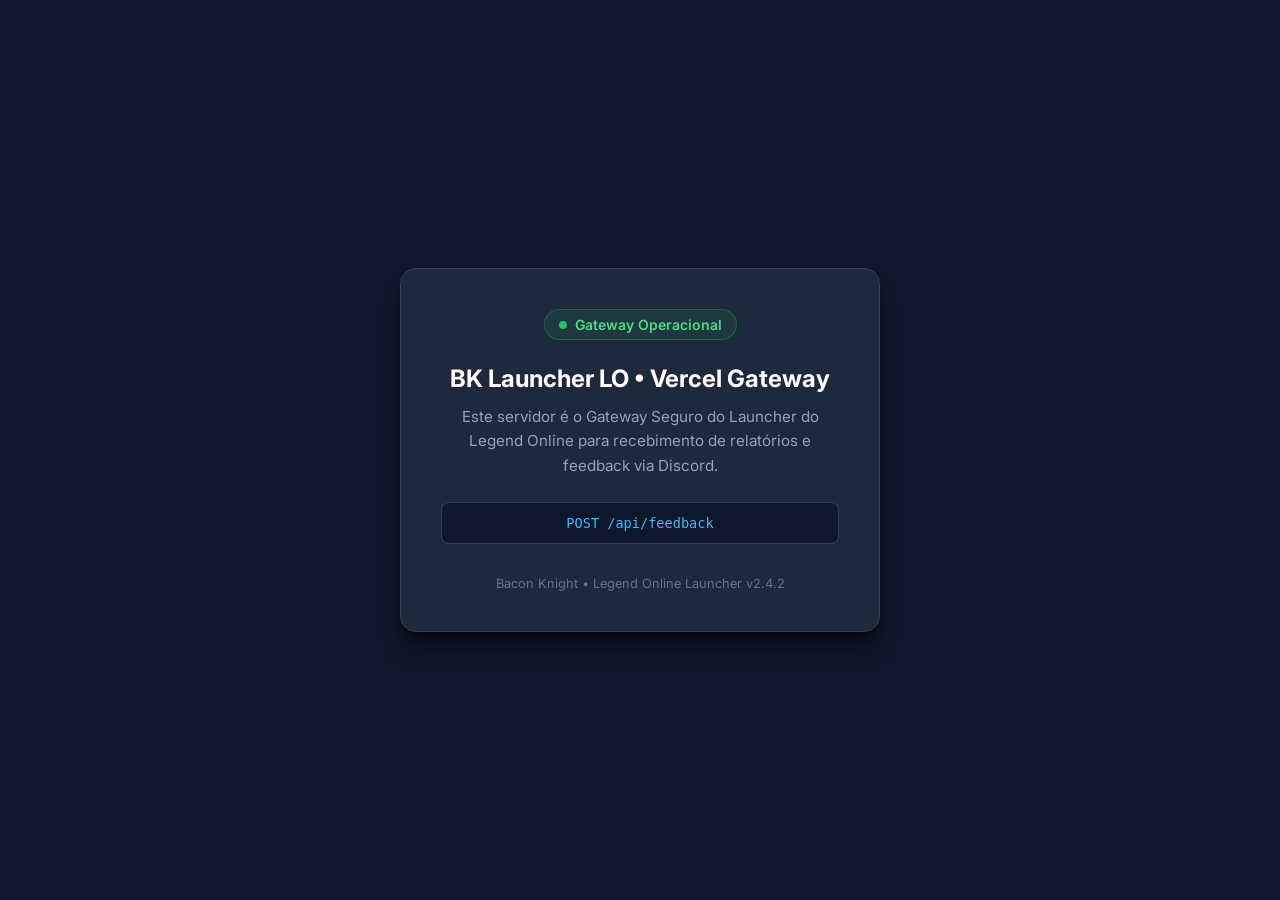
==== index.html @ 576f83fb "feat(gateway): add status page index.html and GET support for /api/feedback" ====
<!DOCTYPE html>
<html lang="pt-BR">
<head>
    <meta charset="UTF-8">
    <meta name="viewport" content="width=device-width, initial-scale=1.0">
    <title>BK Launcher Gateway • Status</title>
    <link rel="preconnect" href="https://fonts.googleapis.com">
    <link rel="preconnect" href="https://fonts.gstatic.com" crossorigin>
    <link href="https://fonts.googleapis.com/css2?family=Inter:wght@400;600;700&display=swap" rel="stylesheet">
    <style>
        * {
            margin: 0;
            padding: 0;
            box-sizing: border-box;
        }
        body {
            font-family: 'Inter', sans-serif;
            background: #0f172a;
            color: #f8fafc;
            display: flex;
            justify-content: center;
            align-items: center;
            min-height: 100vh;
            padding: 20px;
        }
        .container {
            background: #1e293b;
            border: 1px solid #334155;
            border-radius: 16px;
            padding: 40px;
            max-width: 480px;
            width: 100%;
            text-align: center;
            box-shadow: 0 20px 25px -5px rgba(0, 0, 0, 0.5), 0 8px 10px -6px rgba(0, 0, 0, 0.5);
        }
        .badge {
            display: inline-flex;
            align-items: center;
            gap: 8px;
            background: rgba(34, 197, 94, 0.1);
            color: #4ade80;
            border: 1px solid rgba(34, 197, 94, 0.3);
            padding: 6px 14px;
            border-radius: 9999px;
            font-size: 0.875rem;
            font-weight: 600;
            margin-bottom: 24px;
        }
        .pulse {
            width: 8px;
            height: 8px;
            background-color: #22c55e;
            border-radius: 50%;
            box-shadow: 0 0 0 0 rgba(34, 197, 94, 0.7);
            animation: pulse 2s infinite;
        }
        @keyframes pulse {
            0% {
                transform: scale(0.95);
                box-shadow: 0 0 0 0 rgba(34, 197, 94, 0.7);
            }
            70% {
                transform: scale(1);
                box-shadow: 0 0 0 8px rgba(34, 197, 94, 0);
            }
            100% {
                transform: scale(0.95);
                box-shadow: 0 0 0 0 rgba(34, 197, 94, 0);
            }
        }
        h1 {
            font-size: 1.5rem;
            font-weight: 700;
            margin-bottom: 12px;
            color: #ffffff;
        }
        p {
            color: #94a3b8;
            font-size: 0.95rem;
            line-height: 1.6;
            margin-bottom: 24px;
        }
        .code-box {
            background: #0f172a;
            border: 1px solid #334155;
            border-radius: 8px;
            padding: 12px;
            font-family: monospace;
            font-size: 0.85rem;
            color: #38bdf8;
            word-break: break-all;
        }
        .footer {
            margin-top: 32px;
            font-size: 0.8rem;
            color: #64748b;
        }
    </style>
</head>
<body>
    <div class="container">
        <div class="badge">
            <span class="pulse"></span> Gateway Operacional
        </div>
        <h1>BK Launcher LO • Vercel Gateway</h1>
        <p>Este servidor é o Gateway Seguro do Launcher do Legend Online para recebimento de relatórios e feedback via Discord.</p>
        
        <div class="code-box">
            POST /api/feedback
        </div>

        <div class="footer">
            Bacon Knight • Legend Online Launcher v2.4.2
        </div>
    </div>
</body>
</html>
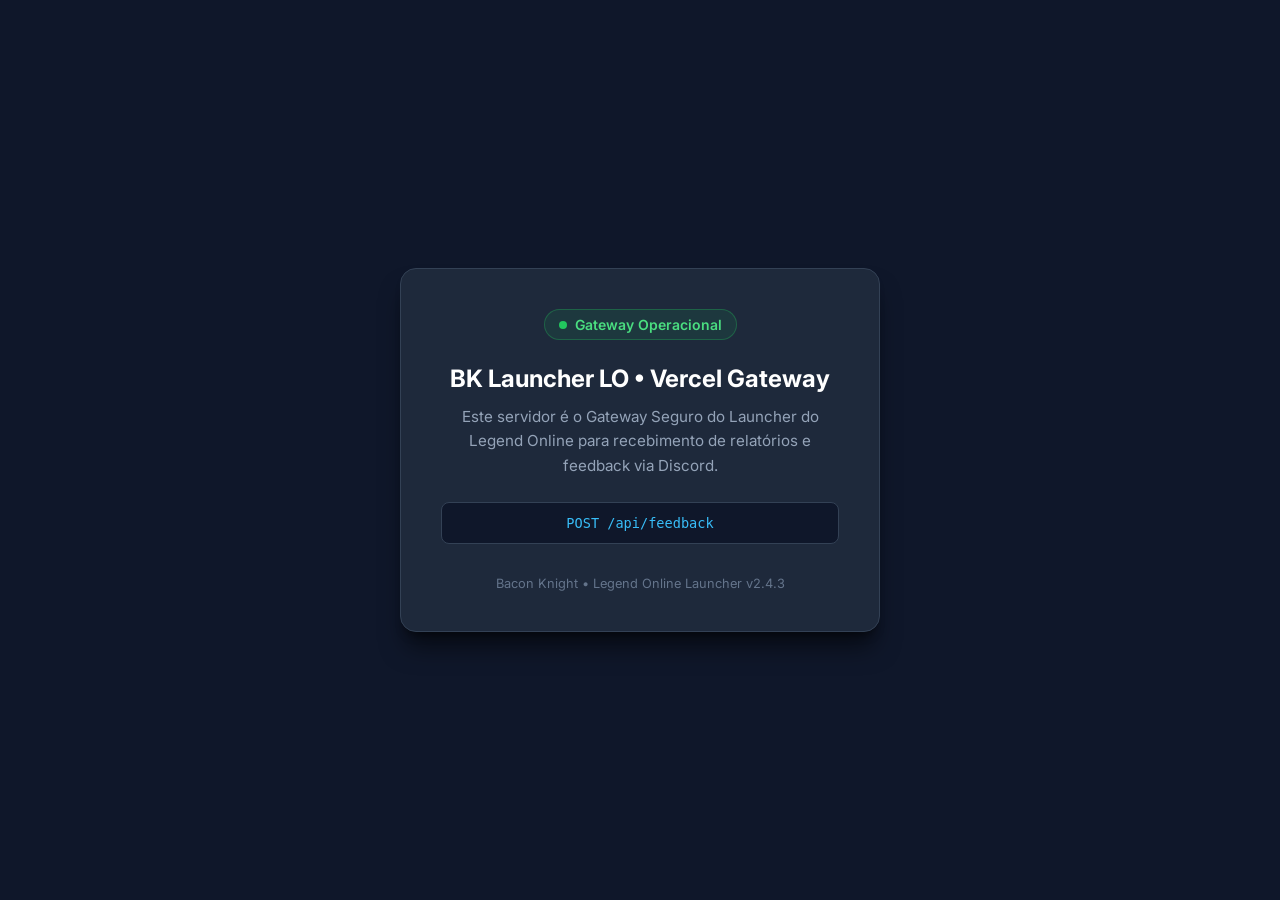
==== commit 60fd5862: "feat(release): v2.4.3 - popup update notes, boss mode tray fix, cython prep & version bump" ====
--- a/index.html
+++ b/index.html
@@ -110,7 +110,7 @@
         </div>
 
         <div class="footer">
-            Bacon Knight • Legend Online Launcher v2.4.2
+            Bacon Knight • Legend Online Launcher v2.4.3
         </div>
     </div>
 </body>
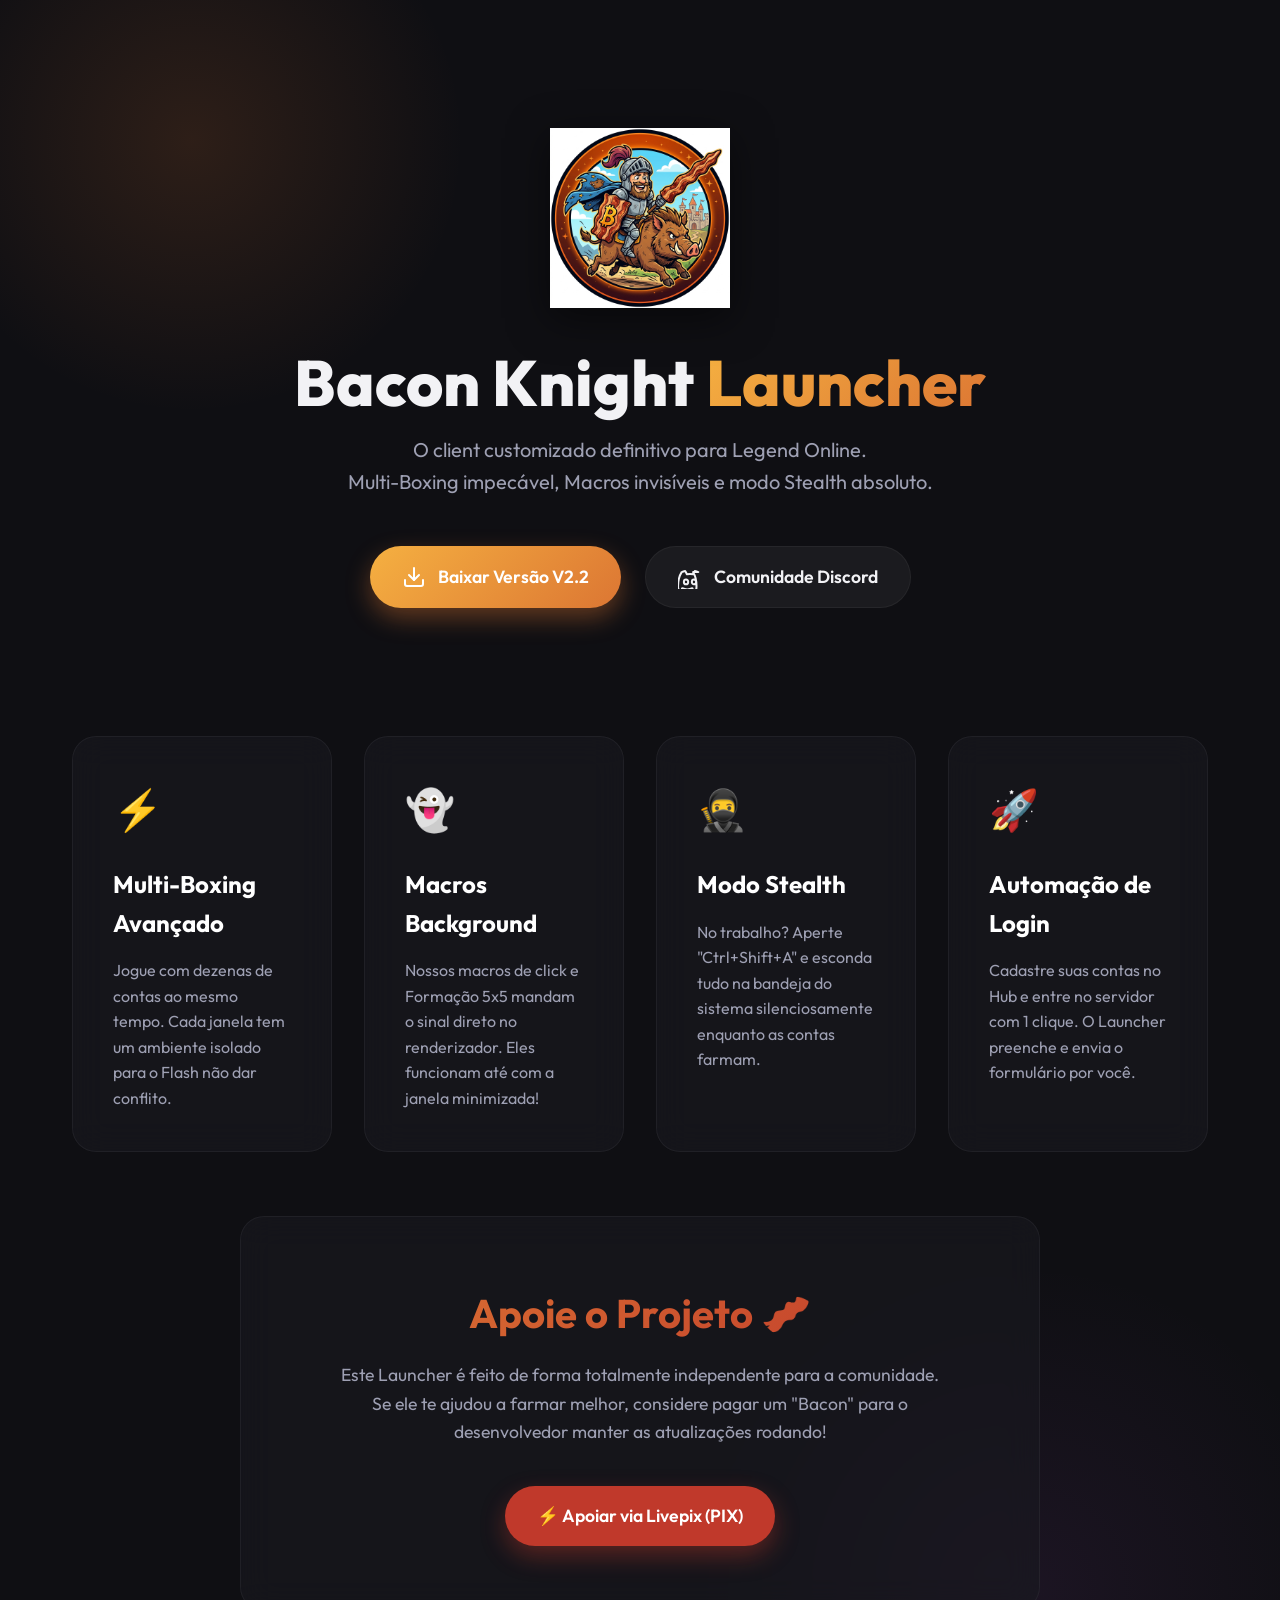
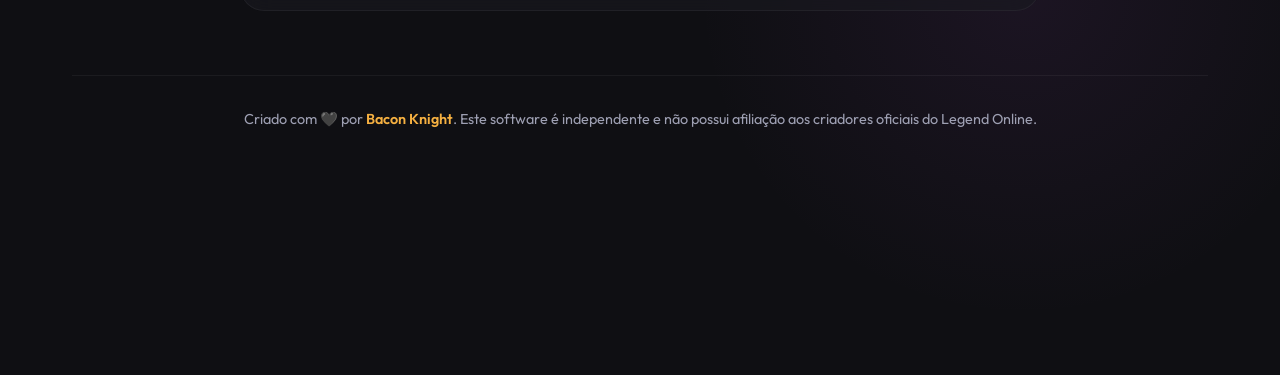
==== commit 81ac91de: "docs: atualizar landing page publica e documentacao do launcher" ====
--- a/index.html
+++ b/index.html
@@ -3,115 +3,100 @@
 <head>
     <meta charset="UTF-8">
     <meta name="viewport" content="width=device-width, initial-scale=1.0">
-    <title>BK Launcher Gateway • Status</title>
+    <title>Legend Online - Bacon Knight Launcher</title>
+    <meta name="description" content="O Launcher definitivo para Legend Online. Foco Extremo em Performance, Multi-Boxing e Macros Background invisíveis.">
+    
+    <!-- OpenGraph / Facebook / Discord -->
+    <meta property="og:type" content="website">
+    <meta property="og:title" content="Bacon Knight Launcher - Legend Online">
+    <meta property="og:description" content="Multi-Boxing impecável, Macros invisíveis e modo Stealth absoluto para Legend Online.">
+    <meta property="og:image" content="assets/logo.png">
+    <meta property="og:url" content="https://bacon-knight.github.io/Smart_Laucher_LegendOnline/">
+    
+    <!-- Twitter Cards -->
+    <meta name="twitter:card" content="summary_large_image">
+    <meta name="twitter:title" content="Bacon Knight Launcher - Legend Online">
+    <meta name="twitter:description" content="Multi-Boxing impecável, Macros invisíveis e modo Stealth absoluto para Legend Online.">
+    <meta name="twitter:image" content="assets/logo.png">
+
+    <!-- Google Fonts -->
     <link rel="preconnect" href="https://fonts.googleapis.com">
     <link rel="preconnect" href="https://fonts.gstatic.com" crossorigin>
-    <link href="https://fonts.googleapis.com/css2?family=Inter:wght@400;600;700&display=swap" rel="stylesheet">
-    <style>
-        * {
-            margin: 0;
-            padding: 0;
-            box-sizing: border-box;
-        }
-        body {
-            font-family: 'Inter', sans-serif;
-            background: #0f172a;
-            color: #f8fafc;
-            display: flex;
-            justify-content: center;
-            align-items: center;
-            min-height: 100vh;
-            padding: 20px;
-        }
-        .container {
-            background: #1e293b;
-            border: 1px solid #334155;
-            border-radius: 16px;
-            padding: 40px;
-            max-width: 480px;
-            width: 100%;
-            text-align: center;
-            box-shadow: 0 20px 25px -5px rgba(0, 0, 0, 0.5), 0 8px 10px -6px rgba(0, 0, 0, 0.5);
-        }
-        .badge {
-            display: inline-flex;
-            align-items: center;
-            gap: 8px;
-            background: rgba(34, 197, 94, 0.1);
-            color: #4ade80;
-            border: 1px solid rgba(34, 197, 94, 0.3);
-            padding: 6px 14px;
-            border-radius: 9999px;
-            font-size: 0.875rem;
-            font-weight: 600;
-            margin-bottom: 24px;
-        }
-        .pulse {
-            width: 8px;
-            height: 8px;
-            background-color: #22c55e;
-            border-radius: 50%;
-            box-shadow: 0 0 0 0 rgba(34, 197, 94, 0.7);
-            animation: pulse 2s infinite;
-        }
-        @keyframes pulse {
-            0% {
-                transform: scale(0.95);
-                box-shadow: 0 0 0 0 rgba(34, 197, 94, 0.7);
-            }
-            70% {
-                transform: scale(1);
-                box-shadow: 0 0 0 8px rgba(34, 197, 94, 0);
-            }
-            100% {
-                transform: scale(0.95);
-                box-shadow: 0 0 0 0 rgba(34, 197, 94, 0);
-            }
-        }
-        h1 {
-            font-size: 1.5rem;
-            font-weight: 700;
-            margin-bottom: 12px;
-            color: #ffffff;
-        }
-        p {
-            color: #94a3b8;
-            font-size: 0.95rem;
-            line-height: 1.6;
-            margin-bottom: 24px;
-        }
-        .code-box {
-            background: #0f172a;
-            border: 1px solid #334155;
-            border-radius: 8px;
-            padding: 12px;
-            font-family: monospace;
-            font-size: 0.85rem;
-            color: #38bdf8;
-            word-break: break-all;
-        }
-        .footer {
-            margin-top: 32px;
-            font-size: 0.8rem;
-            color: #64748b;
-        }
-    </style>
+    <link href="https://fonts.googleapis.com/css2?family=Outfit:wght@300;400;600;800&display=swap" rel="stylesheet">
+    
+    <!-- CSS -->
+    <link rel="stylesheet" href="style.css">
 </head>
 <body>
-    <div class="container">
-        <div class="badge">
-            <span class="pulse"></span> Gateway Operacional
-        </div>
-        <h1>BK Launcher LO • Vercel Gateway</h1>
-        <p>Este servidor é o Gateway Seguro do Launcher do Legend Online para recebimento de relatórios e feedback via Discord.</p>
-        
-        <div class="code-box">
-            POST /api/feedback
-        </div>
+    <div class="background-glow" aria-hidden="true"></div>
+    <div class="background-glow-secondary" aria-hidden="true"></div>
 
-        <div class="footer">
-            Bacon Knight • Legend Online Launcher v2.4.3
-        </div>
-    </div>
+    <main class="container">
+        <!-- Hero Section -->
+        <header class="hero">
+            <div class="logo-container">
+                <img src="assets/logo.png" alt="Bacon Knight Javali Logo" class="logo" width="180" height="180">
+            </div>
+            <h1 class="title">Bacon Knight <span class="highlight">Launcher</span></h1>
+            <p class="subtitle">O client customizado definitivo para Legend Online.<br>Multi-Boxing impecável, Macros invisíveis e modo Stealth absoluto.</p>
+            
+            <div class="cta-group" role="group" aria-label="Links de Download e Comunidade">
+                <a href="https://github.com/Bacon-Knight/Smart_Laucher_LegendOnline/releases/latest" class="btn btn-primary" target="_blank" rel="noopener noreferrer" aria-label="Baixar Versão V2.2 no GitHub">
+
+                    <svg width="24" height="24" viewBox="0 0 24 24" fill="none" stroke="currentColor" stroke-width="2" stroke-linecap="round" stroke-linejoin="round" aria-hidden="true"><path d="M21 15v4a2 2 0 0 1-2 2H5a2 2 0 0 1-2-2v-4"></path><polyline points="7 10 12 15 17 10"></polyline><line x1="12" y1="15" x2="12" y2="3"></line></svg>
+                    Baixar Versão V2.2
+
+                </a>
+                <a href="https://discord.gg/d54VvTkdU5" class="btn btn-secondary" target="_blank" rel="noopener noreferrer" aria-label="Juntar-se à comunidade Discord">
+                    <svg width="24" height="24" viewBox="0 0 24 24" fill="none" stroke="currentColor" stroke-width="2" stroke-linecap="round" stroke-linejoin="round" aria-hidden="true"><path d="M20.31 7.12a14.2 14.2 0 0 0-3.52-1.1.03.03 0 0 0-.04.01 9.92 9.92 0 0 0-1.57 3.23 15.5 15.5 0 0 0-6.36 0 9.77 9.77 0 0 0-1.58-3.23.03.03 0 0 0-.04-.01 14.2 14.2 0 0 0-3.52 1.1.02.02 0 0 0-.01.03C.11 12.87-.27 18.42.18 23.94a.03.03 0 0 0 .02.02 14.36 14.36 0 0 0 4.33 2.18.03.03 0 0 0 .04-.01 10.3 10.3 0 0 0 1.05-1.72.03.03 0 0 0-.01-.04 10.3 10.3 0 0 1-1.64-.78.04.04 0 0 1 0-.06c.11-.08.21-.17.31-.26a.03.03 0 0 1 .03 0c3.23 1.48 6.74 1.48 9.94 0a.03.03 0 0 1 .03 0c.1.09.2.18.3.26a.04.04 0 0 1 0 .06 10.3 10.3 0 0 1-1.64.78.03.03 0 0 0-.02.04 10.23 10.23 0 0 0 1.05 1.72.03.03 0 0 0 .04.01 14.37 14.37 0 0 0 4.34-2.18.03.03 0 0 0 .02-.02c.5-6.27-.2-11.83-3.25-16.79a.02.02 0 0 0-.01-.03zM8.02 19.34c-1.18 0-2.15-1.08-2.15-2.41 0-1.34.95-2.42 2.15-2.42 1.22 0 2.18 1.1 2.15 2.42 0 1.33-.95 2.41-2.15 2.41zm7.96 0c-1.18 0-2.15-1.08-2.15-2.41 0-1.34.95-2.42 2.15-2.42 1.22 0 2.18 1.1 2.15 2.42 0 1.33-.96 2.41-2.15 2.41z"/></svg>
+                    Comunidade Discord
+                </a>
+            </div>
+        </header>
+
+        <!-- Features Section -->
+        <section class="features" aria-label="Recursos Principais">
+            <div class="glass-card">
+                <div class="card-icon" aria-hidden="true">⚡</div>
+                <h3>Multi-Boxing Avançado</h3>
+                <p>Jogue com dezenas de contas ao mesmo tempo. Cada janela tem um ambiente isolado para o Flash não dar conflito.</p>
+            </div>
+            
+            <div class="glass-card">
+                <div class="card-icon" aria-hidden="true">👻</div>
+                <h3>Macros Background</h3>
+                <p>Nossos macros de click e Formação 5x5 mandam o sinal direto no renderizador. Eles funcionam até com a janela minimizada!</p>
+            </div>
+
+            <div class="glass-card">
+                <div class="card-icon" aria-hidden="true">🥷</div>
+                <h3>Modo Stealth</h3>
+                <p>No trabalho? Aperte "Ctrl+Shift+A" e esconda tudo na bandeja do sistema silenciosamente enquanto as contas farmam.</p>
+            </div>
+            
+            <div class="glass-card">
+                <div class="card-icon" aria-hidden="true">🚀</div>
+                <h3>Automação de Login</h3>
+                <p>Cadastre suas contas no Hub e entre no servidor com 1 clique. O Launcher preenche e envia o formulário por você.</p>
+            </div>
+        </section>
+
+        <!-- Support Section -->
+        <section class="support" aria-label="Apoio ao Projeto">
+            <div class="support-card glass-card">
+                <h2>Apoie o Projeto 🥓</h2>
+                <p>Este Launcher é feito de forma totalmente independente para a comunidade. Se ele te ajudou a farmar melhor, considere pagar um "Bacon" para o desenvolvedor manter as atualizações rodando!</p>
+                <a href="https://livepix.gg/baconknigth" class="btn btn-donate" target="_blank" rel="noopener noreferrer" aria-label="Apoiar o projeto via Livepix (PIX)">
+                    ⚡ Apoiar via Livepix (PIX)
+                </a>
+            </div>
+        </section>
+
+        <!-- Footer -->
+        <footer>
+            <p>Criado com 🖤 por <a href="https://github.com/Bacon-Knight/Smart_Laucher_LegendOnline" target="_blank" rel="noopener noreferrer">Bacon Knight</a>. Este software é independente e não possui afiliação aos criadores oficiais do Legend Online.</p>
+        </footer>
+    </main>
 </body>
 </html>
+
--- a/style.css
+++ b/style.css
@@ -0,0 +1,296 @@
+:root {
+    /* Color Palette */
+    --bg-dark: #0f0f13;
+    --card-bg: rgba(25, 25, 32, 0.6);
+    --card-border: rgba(255, 255, 255, 0.05);
+    
+    --text-primary: #f2f2f5;
+    --text-secondary: #9ea0b3;
+    
+    --gold: #f5b041;
+    --orange: #dc7633;
+    --red: #c0392b;
+    --purple: #8e44ad;
+    
+    --gradient-primary: linear-gradient(135deg, var(--gold) 0%, var(--orange) 100%);
+    --gradient-glow: linear-gradient(135deg, var(--orange) 0%, var(--red) 100%);
+    
+    --font-main: 'Outfit', sans-serif;
+}
+
+* {
+    margin: 0;
+    padding: 0;
+    box-sizing: border-box;
+}
+
+body {
+    background-color: var(--bg-dark);
+    color: var(--text-primary);
+    font-family: var(--font-main);
+    line-height: 1.6;
+    overflow-x: hidden;
+    position: relative;
+}
+
+/* Background Ambient Glow */
+.background-glow {
+    position: absolute;
+    top: -10%;
+    left: -10%;
+    width: 50vw;
+    height: 50vw;
+    background: radial-gradient(circle, rgba(220, 118, 51, 0.15) 0%, transparent 60%);
+    z-index: -1;
+}
+.background-glow-secondary {
+    position: absolute;
+    bottom: -10%;
+    right: -10%;
+    width: 60vw;
+    height: 60vw;
+    background: radial-gradient(circle, rgba(142, 68, 173, 0.1) 0%, transparent 60%);
+    z-index: -1;
+}
+
+.container {
+    max-width: 1200px;
+    margin: 0 auto;
+    padding: 2rem;
+    display: flex;
+    flex-direction: column;
+    align-items: center;
+}
+
+/* Hero Section */
+.hero {
+    text-align: center;
+    padding: 6rem 1rem 4rem;
+    max-width: 800px;
+}
+
+.logo-container {
+    margin-bottom: 2rem;
+}
+
+.logo {
+    width: 180px;
+    filter: drop-shadow(0 10px 20px rgba(0,0,0,0.5));
+    animation: float 4s ease-in-out infinite;
+}
+
+@keyframes float {
+    0% { transform: translateY(0px); }
+    50% { transform: translateY(-15px); }
+    100% { transform: translateY(0px); }
+}
+
+.title {
+    font-size: 4rem;
+    font-weight: 800;
+    margin-bottom: 1rem;
+    line-height: 1.1;
+}
+
+.highlight {
+    background: var(--gradient-primary);
+    -webkit-background-clip: text;
+    -webkit-text-fill-color: transparent;
+    display: inline-block;
+}
+
+.subtitle {
+    font-size: 1.25rem;
+    color: var(--text-secondary);
+    margin-bottom: 3rem;
+}
+
+/* Buttons */
+.cta-group {
+    display: flex;
+    gap: 1.5rem;
+    justify-content: center;
+    flex-wrap: wrap;
+}
+
+.btn {
+    display: inline-flex;
+    align-items: center;
+    gap: 0.75rem;
+    padding: 1rem 2rem;
+    font-size: 1.1rem;
+    font-weight: 600;
+    border-radius: 50px;
+    text-decoration: none;
+    transition: all 0.3s ease;
+    cursor: pointer;
+}
+
+.btn-primary {
+    background: var(--gradient-primary);
+    color: #fff;
+    box-shadow: 0 10px 25px rgba(220, 118, 51, 0.4);
+}
+
+.btn-primary:hover {
+    transform: translateY(-3px);
+    box-shadow: 0 15px 35px rgba(220, 118, 51, 0.6);
+}
+
+.btn-secondary {
+    background: rgba(255, 255, 255, 0.05);
+    color: var(--text-primary);
+    border: 1px solid var(--card-border);
+}
+
+.btn-secondary:hover {
+    background: rgba(255, 255, 255, 0.1);
+    transform: translateY(-3px);
+}
+
+/* Glassmorphism Cards */
+.features {
+    display: grid;
+    grid-template-columns: repeat(auto-fit, minmax(250px, 1fr));
+    gap: 2rem;
+    width: 100%;
+    margin: 4rem 0;
+}
+
+.glass-card {
+    background: var(--card-bg);
+    backdrop-filter: blur(16px);
+    -webkit-backdrop-filter: blur(16px);
+    border: 1px solid var(--card-border);
+    border-radius: 24px;
+    padding: 2.5rem;
+    transition: all 0.4s ease;
+    position: relative;
+    overflow: hidden;
+}
+
+.glass-card::before {
+    content: '';
+    position: absolute;
+    top: 0; left: 0; right: 0; height: 100%;
+    background: var(--gradient-glow);
+    opacity: 0;
+    transition: opacity 0.4s ease;
+    z-index: -1;
+}
+
+.glass-card:hover {
+    transform: translateY(-10px);
+    border-color: rgba(245, 176, 65, 0.3);
+    box-shadow: 0 20px 40px rgba(0, 0, 0, 0.4);
+}
+
+.card-icon {
+    font-size: 2.5rem;
+    margin-bottom: 1.5rem;
+}
+
+.glass-card h3 {
+    font-size: 1.5rem;
+    margin-bottom: 1rem;
+    color: #fff;
+}
+
+.glass-card p {
+    color: var(--text-secondary);
+    font-size: 1rem;
+}
+
+/* Support Section */
+.support {
+    width: 100%;
+    margin-bottom: 4rem;
+}
+
+.support-card {
+    text-align: center;
+    max-width: 800px;
+    margin: 0 auto;
+    padding: 4rem 2rem;
+}
+
+.support-card h2 {
+    font-size: 2.5rem;
+    margin-bottom: 1rem;
+    background: var(--gradient-glow);
+    -webkit-background-clip: text;
+    -webkit-text-fill-color: transparent;
+}
+
+.support-card p {
+    font-size: 1.1rem;
+    color: var(--text-secondary);
+    margin-bottom: 2.5rem;
+    max-width: 600px;
+    margin-inline: auto;
+}
+
+.btn-donate {
+    background: var(--red);
+    color: #fff;
+    box-shadow: 0 10px 25px rgba(192, 57, 43, 0.4);
+}
+
+.btn-donate:hover {
+    background: #e74c3c;
+    transform: translateY(-3px);
+    box-shadow: 0 15px 35px rgba(192, 57, 43, 0.6);
+}
+
+/* Footer */
+footer {
+    text-align: center;
+    padding: 2rem 0;
+    color: var(--text-secondary);
+    font-size: 0.9rem;
+    border-top: 1px solid var(--card-border);
+    width: 100%;
+}
+
+footer a {
+    color: var(--gold);
+    text-decoration: none;
+    font-weight: 600;
+}
+
+footer a:hover {
+    text-decoration: underline;
+}
+
+/* Accessible Focus Outline */
+.btn:focus-visible,
+footer a:focus-visible {
+    outline: 2px solid var(--gold);
+    outline-offset: 4px;
+}
+
+@media (prefers-reduced-motion: reduce) {
+    .logo,
+    .btn,
+    .glass-card {
+        animation: none !important;
+        transition: none !important;
+    }
+}
+
+/* Responsive */
+@media (max-width: 768px) {
+    .title {
+        font-size: 2.8rem;
+    }
+    
+    .cta-group {
+        flex-direction: column;
+    }
+    
+    .btn {
+        width: 100%;
+        justify-content: center;
+    }
+}
+
